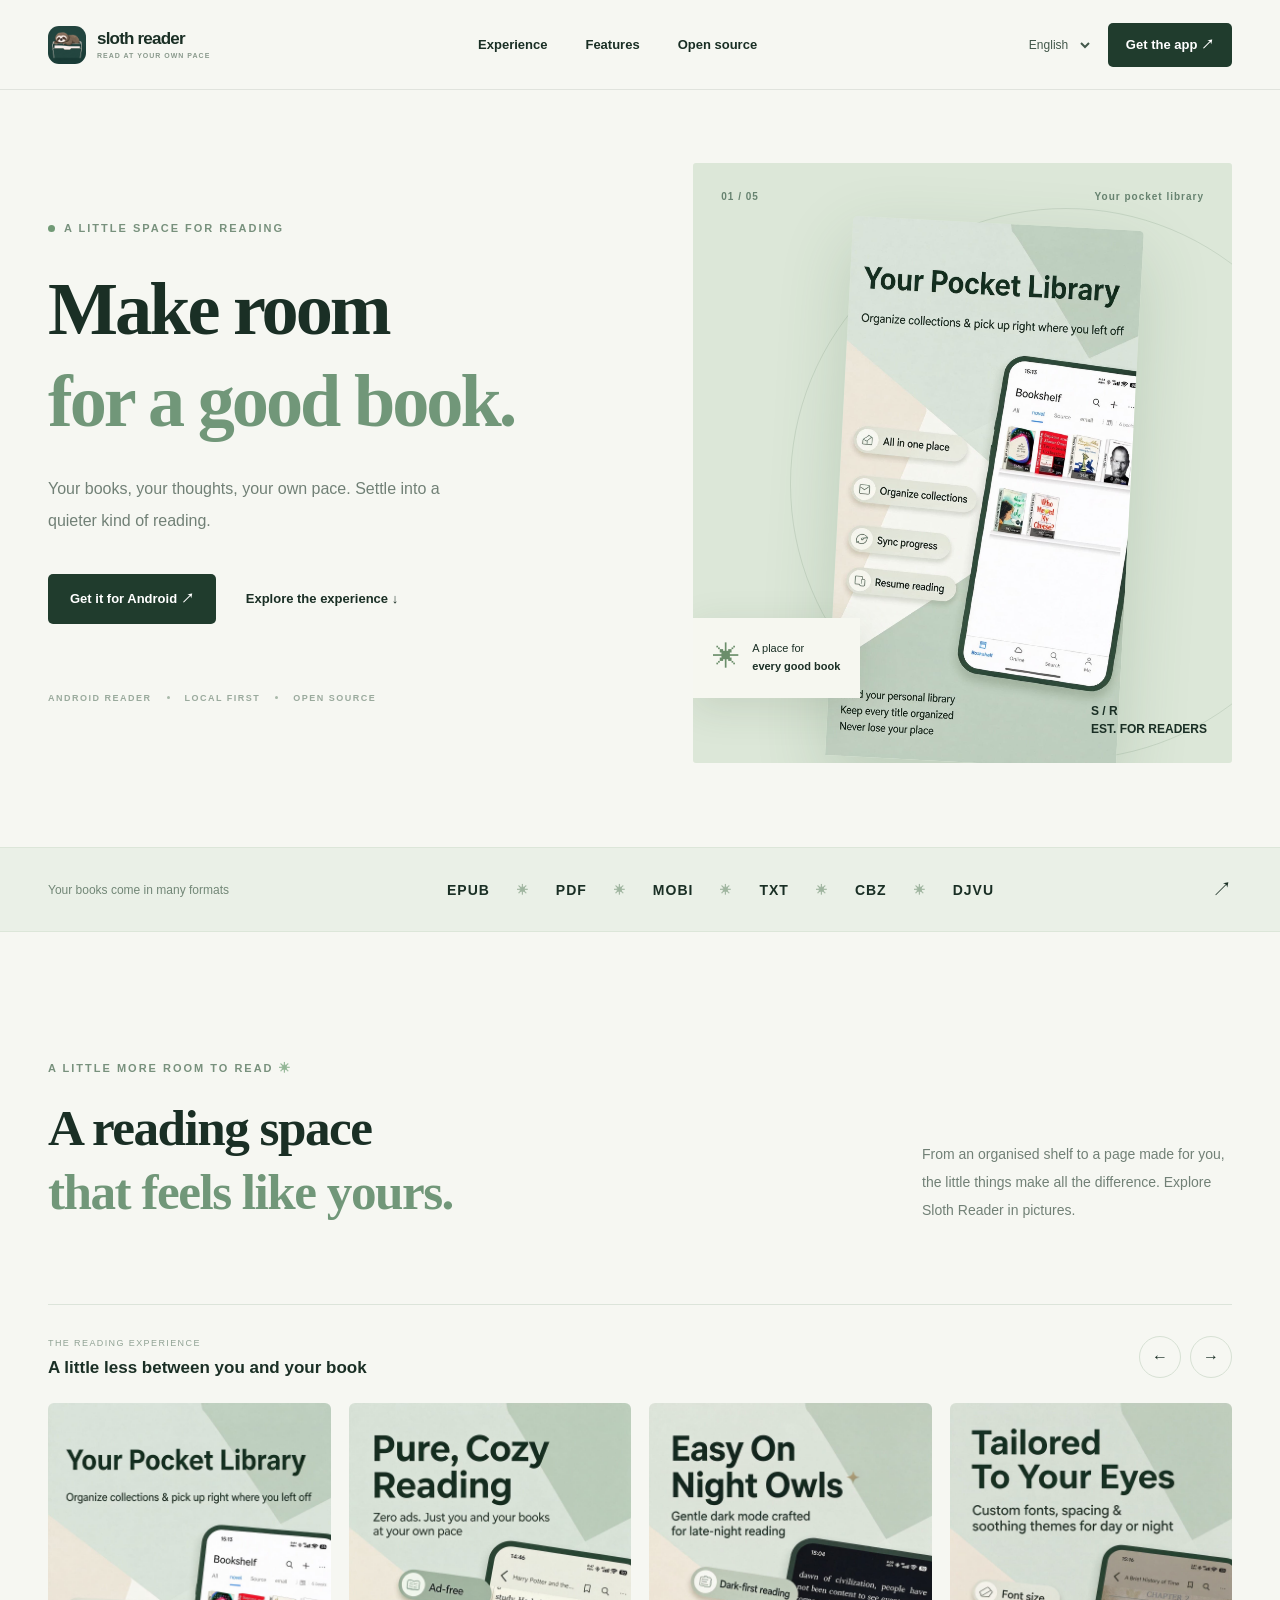
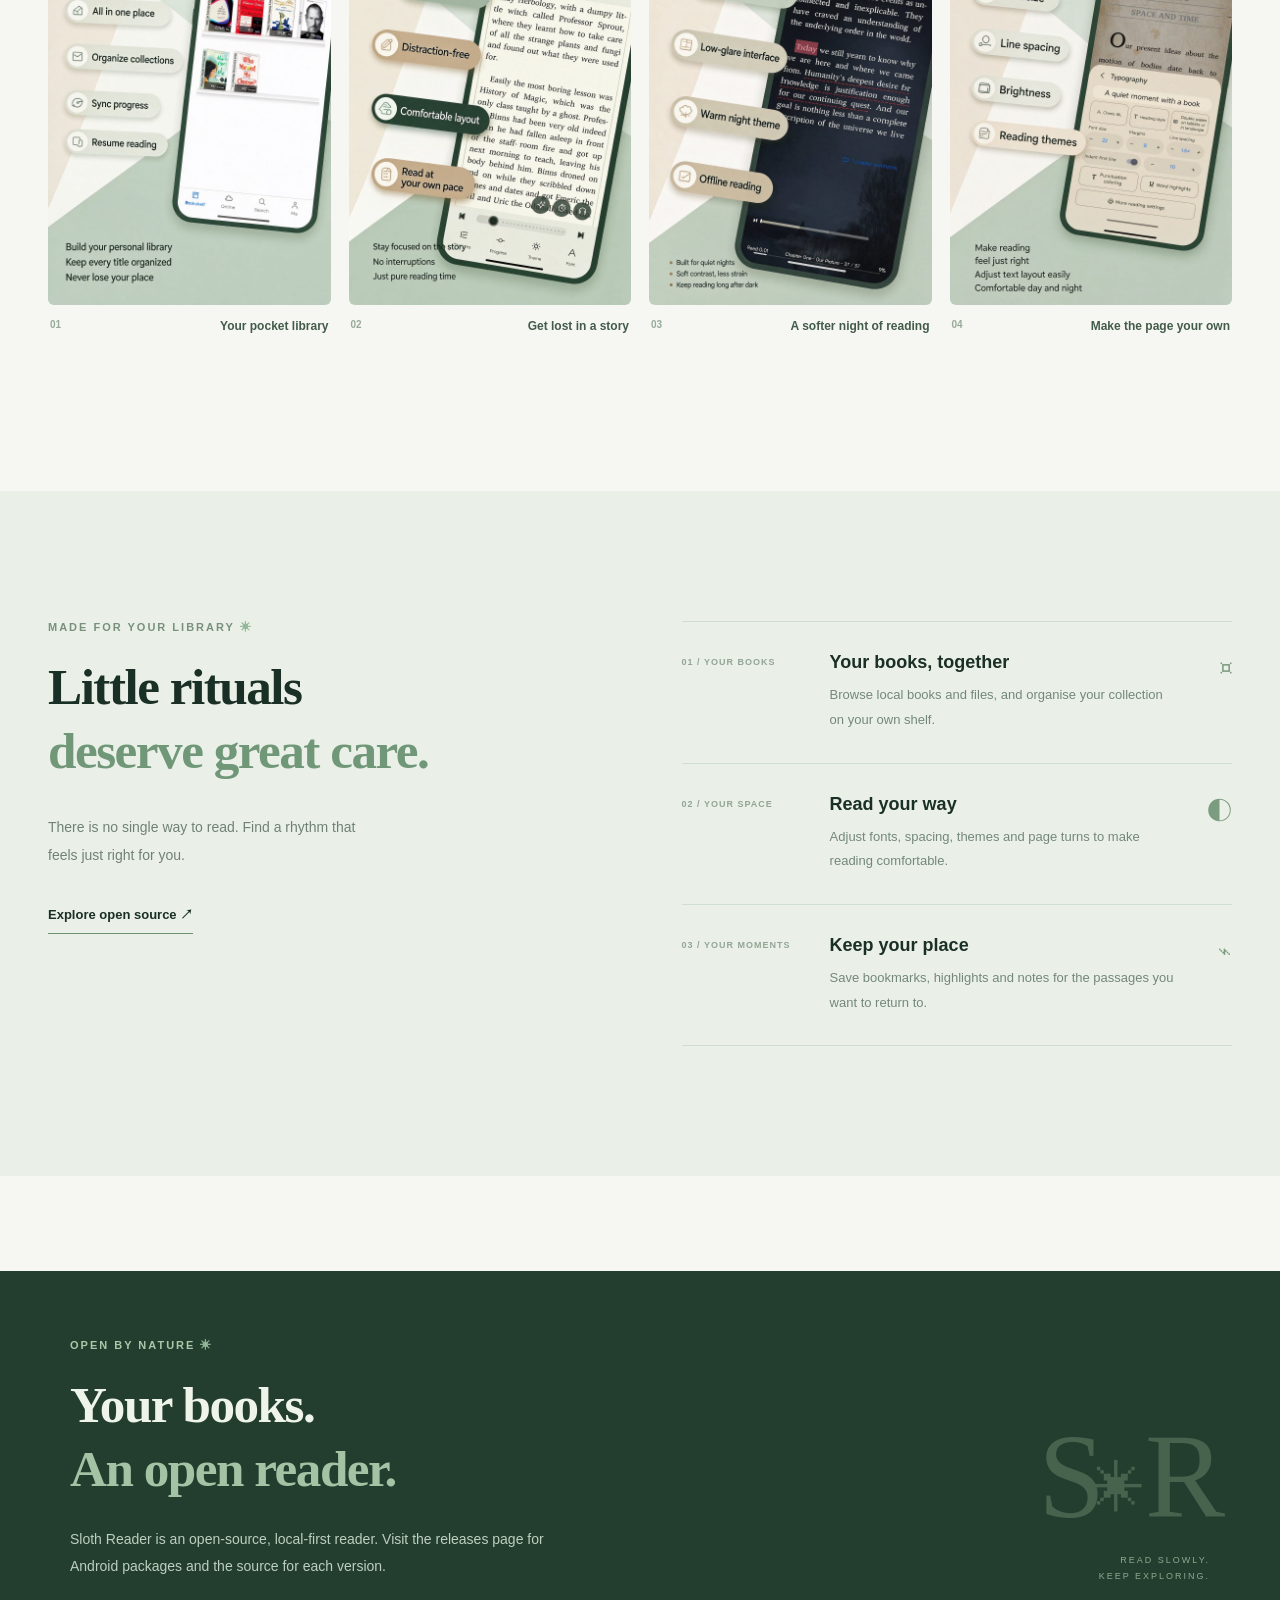
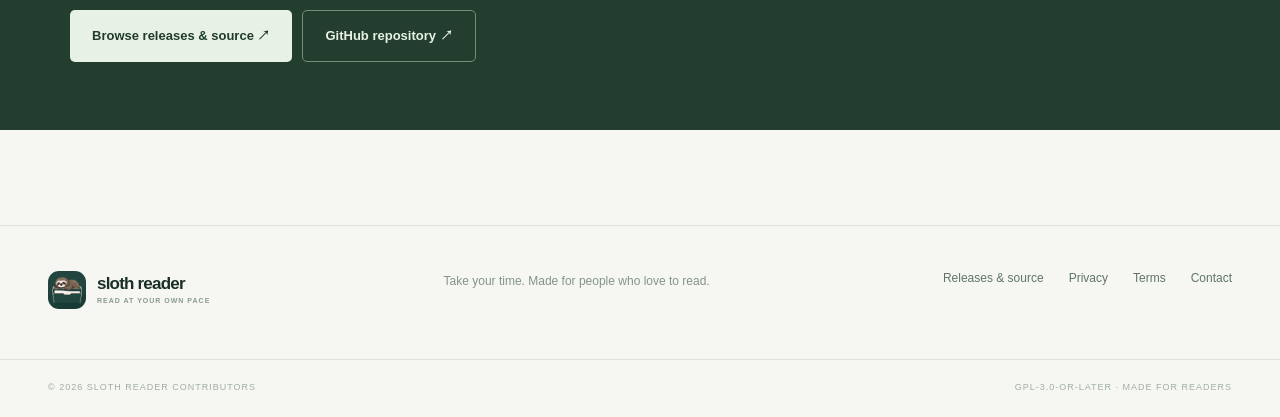
==== index.html @ 0318e538 "Build Sloth Reader website" ====
<!doctype html>
<html lang="zh-CN">
<head>
  <meta charset="utf-8"><meta name="viewport" content="width=device-width, initial-scale=1">
  <title>Sloth Reader — 把阅读，还给自己</title>
  <meta name="description" content="Sloth Reader 是一款专注本地阅读的 Android 阅读器，支持多种格式、个性化排版与阅读记录。">
  <meta name="theme-color" content="#f6f7f2">
  <meta property="og:type" content="website"><meta property="og:title" content="Sloth Reader">
  <meta property="og:description" content="A little more room to read.">
  <meta property="og:url" content="https://liuyueyi.github.io/SlothReader/">
  <meta property="og:image" content="https://liuyueyi.github.io/SlothReader/assets/store-metadata/featureGraphic.jpg">
  <link rel="canonical" href="https://liuyueyi.github.io/SlothReader/">
  <link rel="icon" href="assets/icon.jpg" type="image/jpeg"><link rel="stylesheet" href="assets/home.css">
  <script src="assets/home.js" defer></script>
</head>
<body>
<a class="skip" href="#main" data-i18n="skip">跳至正文</a>
<header class="header"><div class="container nav">
  <a class="brand" href="#top"><img src="assets/icon.jpg" width="38" height="38" alt=""><span>sloth reader<small>READ AT YOUR OWN PACE</small></span></a>
  <nav aria-label="Main navigation"><a href="#experience" data-i18n="navExperience">阅读体验</a><a href="#features" data-i18n="navFeatures">功能</a><a href="#open" data-i18n="navOpen">开源与下载</a></nav>
  <div class="nav-actions"><label class="sr-only" for="language" data-i18n="language">语言</label><select id="language" aria-label="Language"><option value="zh-CN">简体中文</option><option value="zh-TW">繁體中文</option><option value="en">English</option></select><a class="button button-dark nav-download" href="https://github.com/liuyueyi/SlothReader/releases" data-i18n="get">获取应用 ↗</a></div>
</div></header>
<main id="main">
<section class="hero" id="top"><div class="container hero-grid"><div class="hero-copy">
  <div class="eyebrow"><span class="dot"></span><span data-i18n="eyebrow">为你的阅读时光而生</span></div>
  <h1 data-i18n-html="heroTitle">把阅读，<br><em>还给自己。</em></h1>
  <p class="lead" data-i18n="heroBody">一本书，一个安静的角落。让你的书籍、想法和阅读节奏，都留在自己手中。</p>
  <div class="hero-actions"><a class="button button-dark" href="https://github.com/liuyueyi/SlothReader/releases" data-i18n="download">下载 Android 版 <span>↗</span></a><a class="button button-text" href="#experience" data-i18n="explore">探索阅读体验 <span>↓</span></a></div>
  <div class="hero-meta"><span data-i18n="meta1">ANDROID 阅读器</span><i></i><span data-i18n="meta2">本地优先</span><i></i><span data-i18n="meta3">开源项目</span></div>
</div><div class="hero-art"><div class="art-label"><span>01 / 05</span><span data-i18n="artLabel">你的口袋书架</span></div><div class="hero-image"><img data-shot="0" src="assets/screenshots/jt0.jpg" alt="Sloth Reader 书架介绍" data-alt="shot0"></div><div class="art-note"><span class="spark">✳</span><span data-i18n-html="artNote">为每一本好书<br><strong>留一个位置</strong></span></div><div class="art-index">S / R<br>EST. FOR READERS</div></div></div></section>
<div class="format-bar"><div class="container format-inner"><span data-i18n="formats">你的书，不止一种格式</span><div>EPUB <b>✳</b> PDF <b>✳</b> MOBI <b>✳</b> TXT <b>✳</b> CBZ <b>✳</b> DJVU</div><a href="#features" aria-label="Features">↗</a></div></div>
<section class="section experience" id="experience"><div class="container"><div class="section-heading"><div><p class="section-kicker">A LITTLE MORE ROOM TO READ <span>✳</span></p><h2 data-i18n-html="experienceTitle">让每一页，<br><em>更像你的样子。</em></h2></div><p data-i18n="experienceBody">从整理书架到沉浸阅读，简单的事情，就该保持简单。滑动查看 Sloth Reader 的阅读体验。</p></div>
  <div class="gallery-top"><div><span class="gallery-overline">THE READING EXPERIENCE</span><h3 data-i18n="galleryTitle">你和书之间，少一点打扰</h3></div><div class="gallery-controls"><button id="prev" type="button" aria-label="Previous screenshot">←</button><button id="next" type="button" aria-label="Next screenshot">→</button></div></div>
  <div class="gallery" id="gallery" tabindex="0" aria-label="Sloth Reader screenshots"><figure><img data-shot="0" src="assets/screenshots/jt0.jpg" alt="书架" data-alt="shot0" loading="lazy"><figcaption><span>01</span><span data-i18n="cap0">你的口袋书架</span></figcaption></figure><figure><img data-shot="1" src="assets/screenshots/jt1.jpg" alt="阅读体验" data-alt="shot1" loading="lazy"><figcaption><span>02</span><span data-i18n="cap1">沉浸在故事里</span></figcaption></figure><figure><img data-shot="2" src="assets/screenshots/jt2.jpg" alt="阅读设置" data-alt="shot2" loading="lazy"><figcaption><span>03</span><span data-i18n="cap2">夜间也自在</span></figcaption></figure><figure><img data-shot="3" src="assets/screenshots/jt3.jpg" alt="阅读功能" data-alt="shot3" loading="lazy"><figcaption><span>04</span><span data-i18n="cap3">调成喜欢的样子</span></figcaption></figure><figure><img data-shot="4" src="assets/screenshots/jt4.jpg" alt="阅读概览" data-alt="shot4" loading="lazy"><figcaption><span>05</span><span data-i18n="cap4">每一次阅读都有迹可循</span></figcaption></figure></div>
</div></section>
<section class="section features" id="features"><div class="container feature-grid"><div class="feature-intro"><p class="section-kicker">MADE FOR YOUR LIBRARY <span>✳</span></p><h2 data-i18n-html="featuresTitle">小小的习惯，<br><em>值得好好对待。</em></h2><p data-i18n="featuresBody">阅读不必遵循一种方式。用适合自己的节奏，发现书里的世界。</p><a class="inline-link" href="#open" data-i18n="featuresLink">了解开源与下载 <span>↗</span></a></div><div class="feature-list"><article><span class="feature-num">01 / YOUR BOOKS</span><div><h3 data-i18n="f1title">书，都在这里</h3><p data-i18n="f1body">管理本地书籍与文件，用书架和分组整理自己的收藏。</p></div><span class="feature-icon">⌑</span></article><article><span class="feature-num">02 / YOUR SPACE</span><div><h3 data-i18n="f2title">阅读，依你而定</h3><p data-i18n="f2body">调整字体、间距、主题与翻页方式，找到舒适的阅读状态。</p></div><span class="feature-icon">◐</span></article><article><span class="feature-num">03 / YOUR MOMENTS</span><div><h3 data-i18n="f3title">记住喜欢的地方</h3><p data-i18n="f3body">书签、划线和笔记，陪你留住那些值得回看的句子。</p></div><span class="feature-icon">⌁</span></article></div></div></section>
<section class="open-section" id="open"><div class="container open-card"><div><p class="section-kicker">OPEN BY NATURE <span>✳</span></p><h2 data-i18n-html="openTitle">属于你的书。<br><em>开放的阅读器。</em></h2><p data-i18n="openBody">Sloth Reader 是一个本地优先的开源阅读器。前往版本页面，获取 Android 安装包与对应版本的源码。</p><div class="open-actions"><a class="button button-light" href="https://github.com/liuyueyi/SlothReader/releases" data-i18n="release">查看版本与源码 ↗</a><a class="button button-outline" href="https://github.com/liuyueyi/SlothReader" data-i18n="github">GitHub 仓库 ↗</a></div></div><div class="open-mark" aria-hidden="true">S<span>✳</span>R<small>READ SLOWLY.<br>KEEP EXPLORING.</small></div></div></section>
</main><footer><div class="container footer-grid"><a class="brand" href="#top"><img src="assets/icon.jpg" width="38" height="38" alt=""><span>sloth reader<small>READ AT YOUR OWN PACE</small></span></a><p data-i18n="footerNote">慢一点，也很好。<br>为热爱阅读的你而做。</p><div class="footer-links"><a href="https://github.com/liuyueyi/SlothReader/releases" data-i18n="footerReleases">版本与源码</a><a href="SlothReaderPrivacyPolicy.html" data-i18n="privacy">隐私政策</a><a href="terms.html" data-i18n="terms">使用条款</a><a href="mailto:yihuihui@gmail.com" data-i18n="contact">联系我们</a></div></div><div class="container footer-bottom"><span>© 2026 SLOTH READER CONTRIBUTORS</span><span>GPL-3.0-OR-LATER · MADE FOR READERS</span></div></footer>
</body></html>
---- assets/home.css ----
:root{--ink:#1a2f25;--muted:#697c70;--paper:#f6f7f2;--line:#dce4da;--accent:#325b42;--pale:#e2eade;--serif:Georgia,"Noto Serif SC","Songti SC",serif;--sans:Inter,-apple-system,BlinkMacSystemFont,"Segoe UI","Microsoft YaHei",sans-serif}*{box-sizing:border-box}html{scroll-behavior:smooth}body{margin:0;background:var(--paper);color:var(--ink);font-family:var(--sans);-webkit-font-smoothing:antialiased}a{color:inherit;text-decoration:none}button,select{font:inherit}.container{max-width:1320px;padding:0 48px;margin:auto}.skip{position:absolute;left:12px;top:-50px;background:white;padding:10px;z-index:20}.skip:focus{top:10px}.sr-only{position:absolute;width:1px;height:1px;overflow:hidden;clip:rect(0,0,0,0)}.header{height:90px;border-bottom:1px solid rgba(30,64,43,.1);background:rgba(246,247,242,.94);position:sticky;top:0;z-index:10;backdrop-filter:blur(14px)}.nav{height:100%;display:flex;align-items:center;justify-content:space-between;gap:25px}.brand{display:inline-flex;align-items:center;gap:11px;flex-shrink:0}.brand img{border-radius:11px;object-fit:cover}.brand>span{font-size:17px;letter-spacing:-.8px;font-weight:750;line-height:1}.brand small{display:block;font-size:7px;letter-spacing:1px;color:#8a9a8d;margin-top:5px}.nav nav{display:flex;gap:38px;font-size:13px;font-weight:600}.nav nav a:hover,.footer-links a:hover{color:#6c9976}.nav-actions{display:flex;align-items:center;gap:15px}select{appearance:auto;background:transparent;border:0;color:#43584b;font-size:12px;cursor:pointer;max-width:110px}.button{display:inline-flex;align-items:center;justify-content:center;gap:22px;border-radius:5px;padding:16px 22px;font-size:13px;font-weight:650;transition:transform .2s,background .2s}.button:hover{transform:translateY(-2px)}.button-dark{background:#203c2d;color:white}.button-dark:hover{background:#345f44}.nav-download{padding:13px 18px}.hero{padding:60px 0 72px}.hero-grid{display:grid;grid-template-columns:1fr 1fr;align-items:center;gap:9%;min-height:625px}.hero-copy{padding:38px 0}.eyebrow,.section-kicker{font-size:11px;font-weight:700;letter-spacing:2px;text-transform:uppercase;color:#78917d}.eyebrow{display:flex;align-items:center;gap:9px}.dot{width:7px;height:7px;background:#719a76;border-radius:50%}h1,h2,h3,p{margin:0}h1{font-family:var(--serif);font-size:clamp(52px,5.8vw,83px);line-height:1.23;letter-spacing:-3px;margin:30px 0 26px;font-weight:600}h1 em,h2 em{font-style:normal;color:#719779}.lead{max-width:440px;font-size:16px;line-height:2;color:#718076}.hero-actions{display:flex;align-items:center;gap:18px;margin-top:37px}.button-text{padding-left:12px}.hero-meta{display:flex;align-items:center;gap:15px;margin-top:69px;font-size:9px;letter-spacing:1.5px;font-weight:700;color:#9aaa9d}.hero-meta i{width:3px;height:3px;background:#a9b9aa;border-radius:50%}.hero-art{height:600px;background:#dce7d8;position:relative;overflow:hidden;border-radius:3px}.hero-art:before{content:"";position:absolute;width:550px;height:550px;border:1px solid rgba(45,80,55,.12);border-radius:50%;top:45px;left:18%}.hero-image{position:absolute;inset:10% 19% 0 27%;overflow:hidden;box-shadow:0 25px 70px #355d3930;transform:rotate(3deg);border-radius:5px 5px 0 0}.hero-image img{width:100%;height:100%;object-fit:cover;object-position:top}.art-label{position:absolute;left:28px;top:28px;right:28px;display:flex;justify-content:space-between;font-size:10px;font-weight:700;letter-spacing:1px;color:#678370}.art-note{position:absolute;bottom:65px;left:0;padding:18px 20px;background:#f6f7f0;display:flex;align-items:center;gap:12px;font-size:11px;line-height:1.6;box-shadow:0 10px 40px #304a2820}.spark{font-size:27px;color:#6b8e6b}.art-index{position:absolute;bottom:25px;right:25px;font-size:12px;font-weight:700;line-height:1.5}.art-index small{font-size:7px;letter-spacing:1px;color:#819885;display:block}.format-bar{background:#eaf0e7;border-top:1px solid #dce6d9;border-bottom:1px solid #dce6d9}.format-inner{min-height:83px;display:flex;align-items:center;justify-content:space-between;gap:28px}.format-inner>span{font-size:12px;color:#728777}.format-inner div{display:flex;align-items:center;gap:27px;font-size:14px;letter-spacing:1px;font-weight:700}.format-inner b{font-size:11px;color:#9fb59f}.format-inner a{font-size:20px}.section{padding:130px 0}.section-heading{display:flex;justify-content:space-between;align-items:end;gap:40px;margin-bottom:80px}.section-kicker span{color:#93b696}.section-heading h2,.feature-intro h2,.open-card h2{font:600 clamp(38px,4vw,57px)/1.25 var(--serif);letter-spacing:-1.5px;margin-top:22px}.section-heading>p,.feature-intro>p:not(.section-kicker){max-width:310px;font-size:14px;line-height:2;color:#718076}.gallery-top{border-top:1px solid var(--line);padding:27px 0 25px;display:flex;align-items:end;justify-content:space-between}.gallery-overline{font-size:9px;color:#91a395;letter-spacing:1.4px}.gallery-top h3{font-size:17px;margin-top:8px}.gallery-controls{display:flex;gap:9px}.gallery-controls button{width:42px;height:42px;border:1px solid #d7e1d4;border-radius:50%;background:transparent;color:var(--ink);cursor:pointer}.gallery-controls button:hover{background:#e3ebe0}.gallery{display:flex;gap:18px;overflow:auto;scroll-snap-type:x mandatory;scrollbar-width:thin;scrollbar-color:#c3d1c2 transparent;padding-bottom:14px}.gallery figure{flex:0 0 calc((100% - 54px)/4);min-width:210px;margin:0;scroll-snap-align:start}.gallery img{width:100%;display:block;border-radius:6px}.gallery figcaption{display:flex;justify-content:space-between;padding:14px 2px;color:#435b4a;font-size:12px;font-weight:600}.gallery figcaption span:first-child{font-size:10px;color:#98aa9a}.features{background:#eaf0e7}.feature-grid{display:grid;grid-template-columns:.85fr 1fr;gap:14%}.feature-intro>p:not(.section-kicker){margin-top:30px}.inline-link{display:inline-block;font-size:13px;font-weight:700;border-bottom:1px solid #6d9271;padding-bottom:9px;margin-top:37px}.feature-list article{display:grid;grid-template-columns:130px 1fr 35px;gap:18px;border-top:1px solid #cfdece;padding:30px 0;align-items:start}.feature-list article:last-child{border-bottom:1px solid #cfdece}.feature-num{font-size:9px;font-weight:700;letter-spacing:1px;color:#93a596;padding-top:5px}.feature-list h3{font-size:18px}.feature-list p{color:#74877a;font-size:13px;line-height:1.9;margin-top:10px}.feature-icon{font-size:25px;text-align:right;color:#7c9c80}.open-section{padding:95px 0}.open-card{background:#233e2f;color:#eef4e9;min-height:390px;padding:68px 70px;display:flex;justify-content:space-between;gap:35px;overflow:hidden}.open-card .section-kicker{color:#aac8a9}.open-card h2 em{color:#a4c3a4}.open-card p:not(.section-kicker){max-width:510px;margin-top:25px;color:#bdcfc0;line-height:1.9;font-size:14px}.open-actions{display:flex;flex-wrap:wrap;gap:10px;margin-top:30px}.button-light{background:#e8f1e5;color:#203c2d}.button-outline{border:1px solid #729078;color:#e7f0e5}.open-mark{font:120px/1 var(--serif);letter-spacing:-15px;color:#47624d;align-self:center;white-space:nowrap}.open-mark span{font-size:55px;vertical-align:middle;letter-spacing:0}.open-mark small{display:block;font:9px/1.8 var(--sans);letter-spacing:2px;text-align:right;color:#90a891;margin-top:15px}footer{border-top:1px solid var(--line);padding:45px 0 25px}.footer-grid{display:flex;justify-content:space-between;gap:35px;align-items:start}.footer-grid>p{font-size:12px;color:#849489;line-height:1.8}.footer-links{display:flex;gap:25px;font-size:12px;color:#607568}.footer-bottom{display:flex;justify-content:space-between;border-top:1px solid var(--line);margin-top:50px;padding-top:22px;color:#a0afa2;font-size:9px;letter-spacing:1px}a:focus-visible,button:focus-visible,select:focus-visible,.gallery:focus-visible{outline:3px solid #72a57a;outline-offset:4px}@media(max-width:900px){.container{padding:0 28px}.nav nav{display:none}.hero-grid{gap:5%}.hero-art{height:520px}.format-inner div{gap:12px;font-size:12px}.feature-grid{gap:7%}.feature-list article{grid-template-columns:1fr 30px}.feature-num{grid-column:1/-1}.open-mark{font-size:90px}}@media(max-width:650px){.container{padding:0 20px}.header{height:74px}.nav-download{display:none}.hero{padding:20px 0 45px}.hero-grid{display:flex;flex-direction:column;gap:0;align-items:stretch}.hero-copy{padding:43px 0}.hero-copy h1{font-size:52px}.hero-meta{margin-top:36px}.hero-art{height:470px}.hero-image{inset:10% 21% 0 29%}.format-inner{min-height:90px;flex-wrap:wrap;gap:10px;padding-top:18px;padding-bottom:18px}.format-inner>span{width:100%}.format-inner div{gap:9px;font-size:10px}.format-inner a{margin-left:auto}.section{padding:76px 0}.section-heading{display:block;margin-bottom:45px}.section-heading>p{margin-top:20px}.gallery figure{flex-basis:72%;min-width:0}.feature-grid{display:block}.feature-list{margin-top:55px}.open-section{padding:50px 0}.open-card{padding:40px 28px;display:block}.open-mark{font-size:85px;margin-top:40px;text-align:right}.footer-grid{display:block}.footer-grid>p{margin-top:24px}.footer-links{flex-wrap:wrap;gap:16px;margin-top:25px}.footer-bottom{gap:15px;line-height:1.6;flex-wrap:wrap}.hero-actions{flex-wrap:wrap;gap:5px}.hero-actions .button{padding:15px}}
@media(prefers-reduced-motion:reduce){html{scroll-behavior:auto}*{transition:none!important}}
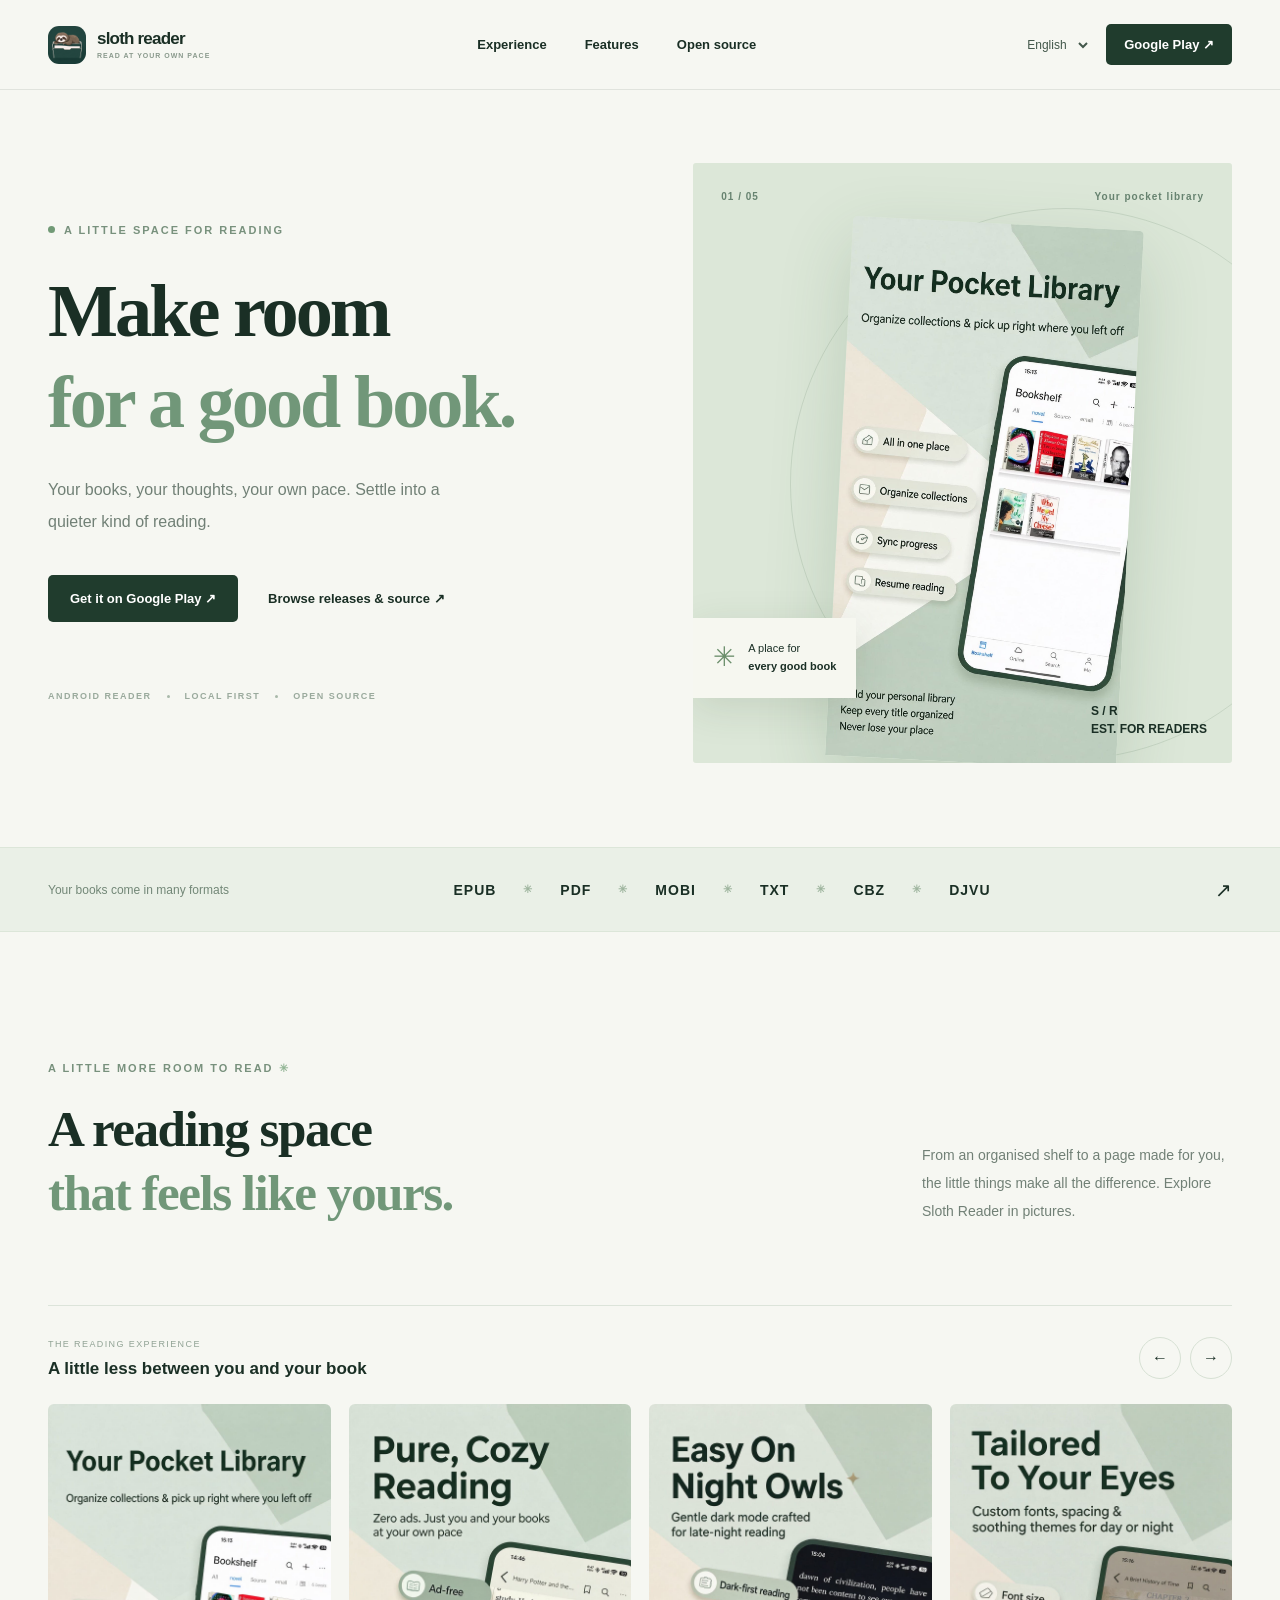
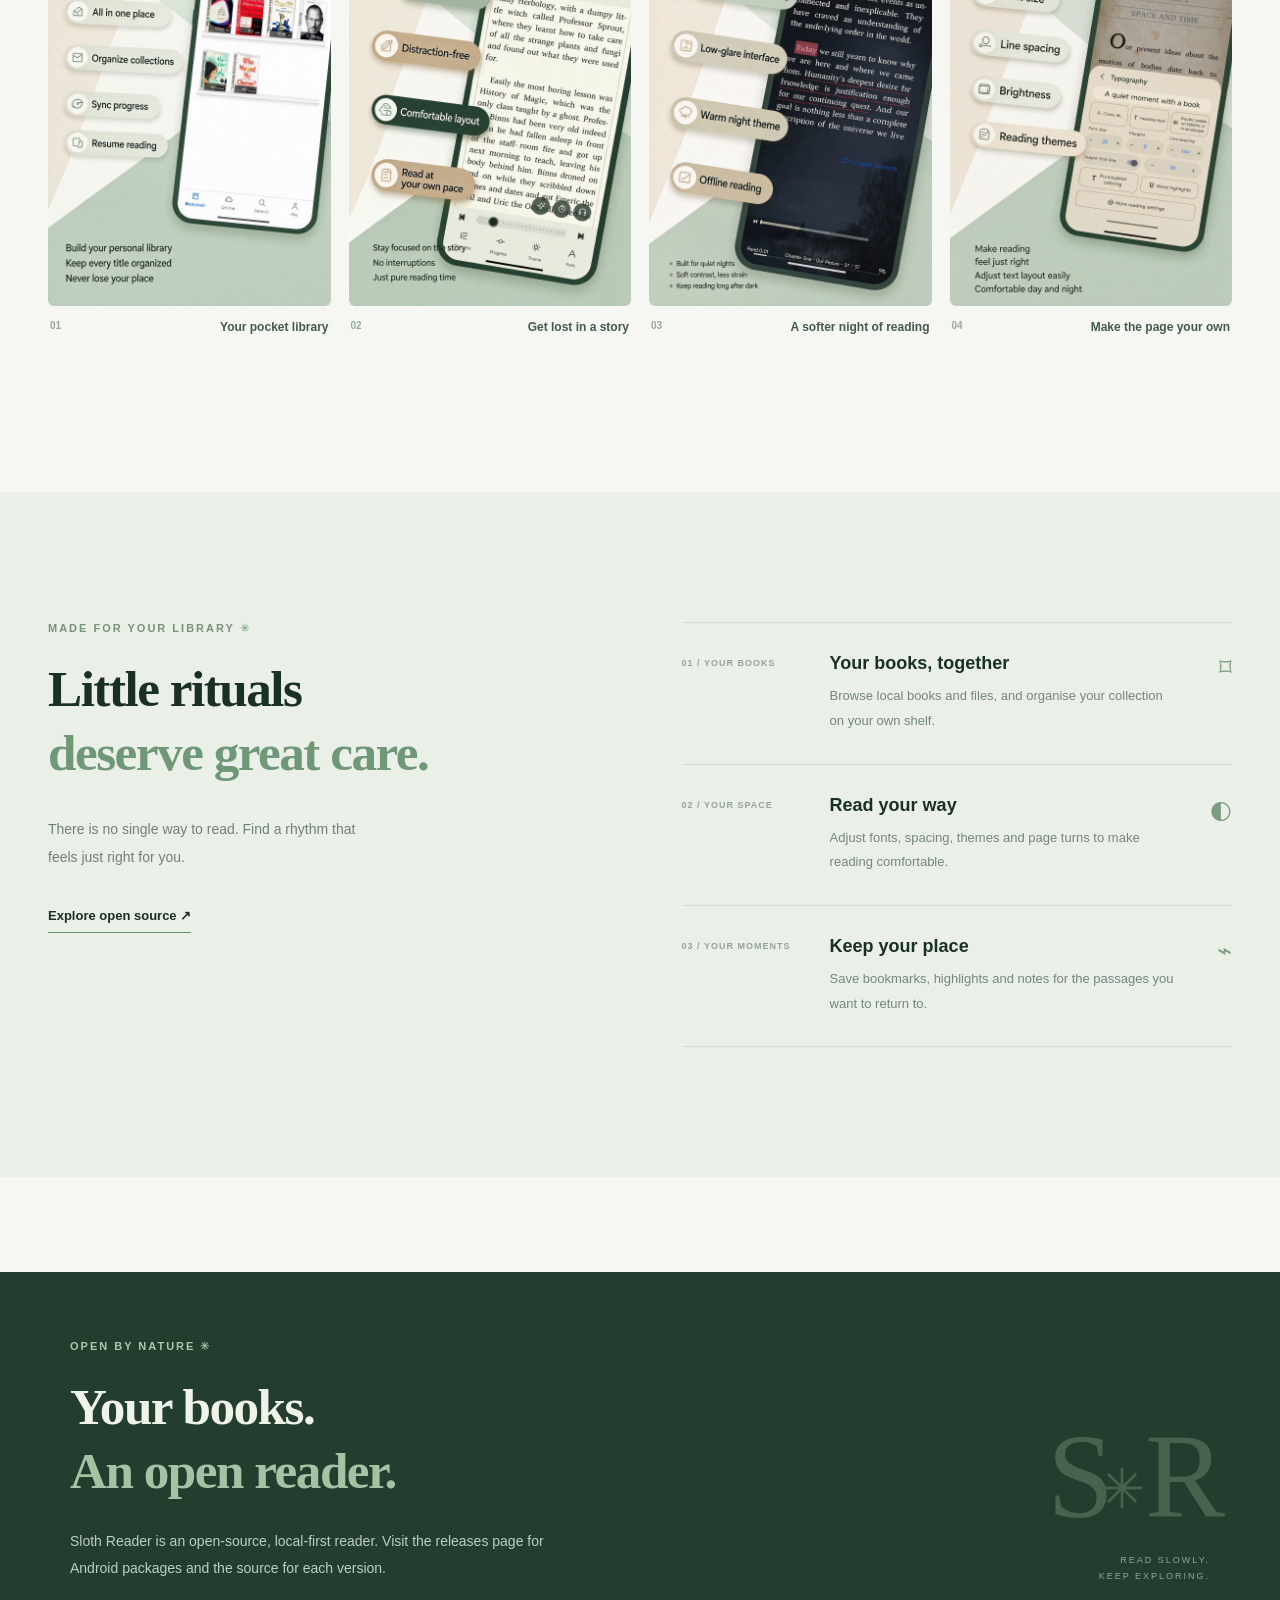
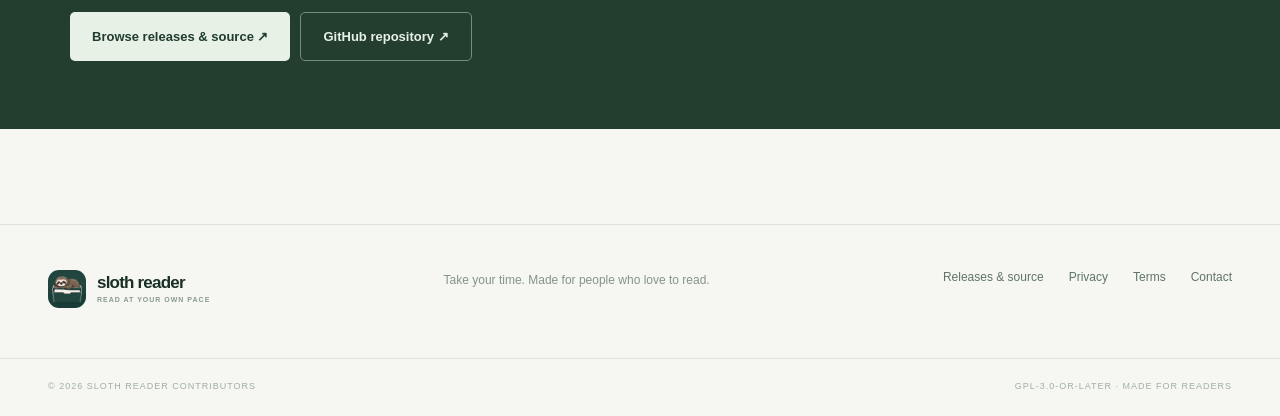
==== commit 4f6f84c1: "feat: update" ====
--- a/index.html
+++ b/index.html
@@ -1,9 +1,9 @@
 <!doctype html>
-<html lang="zh-CN">
+<html lang="en">
 <head>
   <meta charset="utf-8"><meta name="viewport" content="width=device-width, initial-scale=1">
-  <title>Sloth Reader — 把阅读，还给自己</title>
-  <meta name="description" content="Sloth Reader 是一款专注本地阅读的 Android 阅读器，支持多种格式、个性化排版与阅读记录。">
+  <title>Sloth Reader — Make room for a good book</title>
+  <meta name="description" content="Sloth Reader is a local-first Android reader for your books, documents and comics.">
   <meta name="theme-color" content="#f6f7f2">
   <meta property="og:type" content="website"><meta property="og:title" content="Sloth Reader">
   <meta property="og:description" content="A little more room to read.">
@@ -14,26 +14,26 @@
   <script src="assets/home.js" defer></script>
 </head>
 <body>
-<a class="skip" href="#main" data-i18n="skip">跳至正文</a>
+<a class="skip" href="#main" data-i18n="skip">Skip to content</a>
 <header class="header"><div class="container nav">
   <a class="brand" href="#top"><img src="assets/icon.jpg" width="38" height="38" alt=""><span>sloth reader<small>READ AT YOUR OWN PACE</small></span></a>
-  <nav aria-label="Main navigation"><a href="#experience" data-i18n="navExperience">阅读体验</a><a href="#features" data-i18n="navFeatures">功能</a><a href="#open" data-i18n="navOpen">开源与下载</a></nav>
-  <div class="nav-actions"><label class="sr-only" for="language" data-i18n="language">语言</label><select id="language" aria-label="Language"><option value="zh-CN">简体中文</option><option value="zh-TW">繁體中文</option><option value="en">English</option></select><a class="button button-dark nav-download" href="https://github.com/liuyueyi/SlothReader/releases" data-i18n="get">获取应用 ↗</a></div>
+  <nav aria-label="Main navigation"><a href="#experience" data-i18n="navExperience">Experience</a><a href="#features" data-i18n="navFeatures">Features</a><a href="#open" data-i18n="navOpen">Open source</a></nav>
+  <div class="nav-actions"><label class="sr-only" for="language" data-i18n="language">Language</label><select id="language" aria-label="Language"><option value="en" selected>English</option><option value="zh-CN">简体中文</option><option value="zh-TW">繁體中文</option></select><a class="button button-dark nav-download" href="https://play.google.com/store/apps/details?id=io.hui.slothreader" data-i18n="get">Google Play ↗</a></div>
 </div></header>
 <main id="main">
 <section class="hero" id="top"><div class="container hero-grid"><div class="hero-copy">
-  <div class="eyebrow"><span class="dot"></span><span data-i18n="eyebrow">为你的阅读时光而生</span></div>
-  <h1 data-i18n-html="heroTitle">把阅读，<br><em>还给自己。</em></h1>
-  <p class="lead" data-i18n="heroBody">一本书，一个安静的角落。让你的书籍、想法和阅读节奏，都留在自己手中。</p>
-  <div class="hero-actions"><a class="button button-dark" href="https://github.com/liuyueyi/SlothReader/releases" data-i18n="download">下载 Android 版 <span>↗</span></a><a class="button button-text" href="#experience" data-i18n="explore">探索阅读体验 <span>↓</span></a></div>
-  <div class="hero-meta"><span data-i18n="meta1">ANDROID 阅读器</span><i></i><span data-i18n="meta2">本地优先</span><i></i><span data-i18n="meta3">开源项目</span></div>
-</div><div class="hero-art"><div class="art-label"><span>01 / 05</span><span data-i18n="artLabel">你的口袋书架</span></div><div class="hero-image"><img data-shot="0" src="assets/screenshots/jt0.jpg" alt="Sloth Reader 书架介绍" data-alt="shot0"></div><div class="art-note"><span class="spark">✳</span><span data-i18n-html="artNote">为每一本好书<br><strong>留一个位置</strong></span></div><div class="art-index">S / R<br>EST. FOR READERS</div></div></div></section>
-<div class="format-bar"><div class="container format-inner"><span data-i18n="formats">你的书，不止一种格式</span><div>EPUB <b>✳</b> PDF <b>✳</b> MOBI <b>✳</b> TXT <b>✳</b> CBZ <b>✳</b> DJVU</div><a href="#features" aria-label="Features">↗</a></div></div>
-<section class="section experience" id="experience"><div class="container"><div class="section-heading"><div><p class="section-kicker">A LITTLE MORE ROOM TO READ <span>✳</span></p><h2 data-i18n-html="experienceTitle">让每一页，<br><em>更像你的样子。</em></h2></div><p data-i18n="experienceBody">从整理书架到沉浸阅读，简单的事情，就该保持简单。滑动查看 Sloth Reader 的阅读体验。</p></div>
-  <div class="gallery-top"><div><span class="gallery-overline">THE READING EXPERIENCE</span><h3 data-i18n="galleryTitle">你和书之间，少一点打扰</h3></div><div class="gallery-controls"><button id="prev" type="button" aria-label="Previous screenshot">←</button><button id="next" type="button" aria-label="Next screenshot">→</button></div></div>
-  <div class="gallery" id="gallery" tabindex="0" aria-label="Sloth Reader screenshots"><figure><img data-shot="0" src="assets/screenshots/jt0.jpg" alt="书架" data-alt="shot0" loading="lazy"><figcaption><span>01</span><span data-i18n="cap0">你的口袋书架</span></figcaption></figure><figure><img data-shot="1" src="assets/screenshots/jt1.jpg" alt="阅读体验" data-alt="shot1" loading="lazy"><figcaption><span>02</span><span data-i18n="cap1">沉浸在故事里</span></figcaption></figure><figure><img data-shot="2" src="assets/screenshots/jt2.jpg" alt="阅读设置" data-alt="shot2" loading="lazy"><figcaption><span>03</span><span data-i18n="cap2">夜间也自在</span></figcaption></figure><figure><img data-shot="3" src="assets/screenshots/jt3.jpg" alt="阅读功能" data-alt="shot3" loading="lazy"><figcaption><span>04</span><span data-i18n="cap3">调成喜欢的样子</span></figcaption></figure><figure><img data-shot="4" src="assets/screenshots/jt4.jpg" alt="阅读概览" data-alt="shot4" loading="lazy"><figcaption><span>05</span><span data-i18n="cap4">每一次阅读都有迹可循</span></figcaption></figure></div>
+  <div class="eyebrow"><span class="dot"></span><span data-i18n="eyebrow">A LITTLE SPACE FOR READING</span></div>
+  <h1 data-i18n-html="heroTitle">Make room<br><em>for a good book.</em></h1>
+  <p class="lead" data-i18n="heroBody">Your books, your thoughts, your own pace. Settle into a quieter kind of reading.</p>
+  <div class="hero-actions"><a class="button button-dark" href="https://play.google.com/store/apps/details?id=io.hui.slothreader" data-i18n="download">Get it on Google Play ↗</a><a class="button button-text" href="https://github.com/liuyueyi/SlothReader/releases" data-i18n="release">Browse releases &amp; source ↗</a></div>
+  <div class="hero-meta"><span data-i18n="meta1">ANDROID READER</span><i></i><span data-i18n="meta2">LOCAL FIRST</span><i></i><span data-i18n="meta3">OPEN SOURCE</span></div>
+</div><div class="hero-art"><div class="art-label"><span>01 / 05</span><span data-i18n="artLabel">Your pocket library</span></div><div class="hero-image"><img data-shot="0" src="assets/screenshots/en0.jpg" alt="Sloth Reader bookshelf overview" data-alt="shot0"></div><div class="art-note"><span class="spark">✳</span><span data-i18n-html="artNote">A place for<br><strong>every good book</strong></span></div><div class="art-index">S / R<br>EST. FOR READERS</div></div></div></section>
+<div class="format-bar"><div class="container format-inner"><span data-i18n="formats">Your books come in many formats</span><div>EPUB <b>✳</b> PDF <b>✳</b> MOBI <b>✳</b> TXT <b>✳</b> CBZ <b>✳</b> DJVU</div><a href="#features" aria-label="Features">↗</a></div></div>
+<section class="section experience" id="experience"><div class="container"><div class="section-heading"><div><p class="section-kicker">A LITTLE MORE ROOM TO READ <span>✳</span></p><h2 data-i18n-html="experienceTitle">A reading space<br><em>that feels like yours.</em></h2></div><p data-i18n="experienceBody">From an organised shelf to a page made for you, the little things make all the difference. Explore Sloth Reader in pictures.</p></div>
+  <div class="gallery-top"><div><span class="gallery-overline">THE READING EXPERIENCE</span><h3 data-i18n="galleryTitle">A little less between you and your book</h3></div><div class="gallery-controls"><button id="prev" type="button" aria-label="Previous screenshot">←</button><button id="next" type="button" aria-label="Next screenshot">→</button></div></div>
+  <div class="gallery" id="gallery" tabindex="0" aria-label="Sloth Reader screenshots"><figure><img data-shot="0" src="assets/screenshots/en0.jpg" alt="Sloth Reader bookshelf overview" data-alt="shot0" loading="lazy"><figcaption><span>01</span><span data-i18n="cap0">Your pocket library</span></figcaption></figure><figure><img data-shot="1" src="assets/screenshots/en1.jpg" alt="Sloth Reader reading experience" data-alt="shot1" loading="lazy"><figcaption><span>02</span><span data-i18n="cap1">Get lost in a story</span></figcaption></figure><figure><img data-shot="2" src="assets/screenshots/en2.jpg" alt="Sloth Reader feature overview" data-alt="shot2" loading="lazy"><figcaption><span>03</span><span data-i18n="cap2">A softer night of reading</span></figcaption></figure><figure><img data-shot="3" src="assets/screenshots/en3.jpg" alt="Sloth Reader feature overview" data-alt="shot3" loading="lazy"><figcaption><span>04</span><span data-i18n="cap3">Make the page your own</span></figcaption></figure><figure><img data-shot="4" src="assets/screenshots/en4.jpg" alt="Sloth Reader feature overview" data-alt="shot4" loading="lazy"><figcaption><span>05</span><span data-i18n="cap4">Your reading, remembered</span></figcaption></figure></div>
 </div></section>
-<section class="section features" id="features"><div class="container feature-grid"><div class="feature-intro"><p class="section-kicker">MADE FOR YOUR LIBRARY <span>✳</span></p><h2 data-i18n-html="featuresTitle">小小的习惯，<br><em>值得好好对待。</em></h2><p data-i18n="featuresBody">阅读不必遵循一种方式。用适合自己的节奏，发现书里的世界。</p><a class="inline-link" href="#open" data-i18n="featuresLink">了解开源与下载 <span>↗</span></a></div><div class="feature-list"><article><span class="feature-num">01 / YOUR BOOKS</span><div><h3 data-i18n="f1title">书，都在这里</h3><p data-i18n="f1body">管理本地书籍与文件，用书架和分组整理自己的收藏。</p></div><span class="feature-icon">⌑</span></article><article><span class="feature-num">02 / YOUR SPACE</span><div><h3 data-i18n="f2title">阅读，依你而定</h3><p data-i18n="f2body">调整字体、间距、主题与翻页方式，找到舒适的阅读状态。</p></div><span class="feature-icon">◐</span></article><article><span class="feature-num">03 / YOUR MOMENTS</span><div><h3 data-i18n="f3title">记住喜欢的地方</h3><p data-i18n="f3body">书签、划线和笔记，陪你留住那些值得回看的句子。</p></div><span class="feature-icon">⌁</span></article></div></div></section>
-<section class="open-section" id="open"><div class="container open-card"><div><p class="section-kicker">OPEN BY NATURE <span>✳</span></p><h2 data-i18n-html="openTitle">属于你的书。<br><em>开放的阅读器。</em></h2><p data-i18n="openBody">Sloth Reader 是一个本地优先的开源阅读器。前往版本页面，获取 Android 安装包与对应版本的源码。</p><div class="open-actions"><a class="button button-light" href="https://github.com/liuyueyi/SlothReader/releases" data-i18n="release">查看版本与源码 ↗</a><a class="button button-outline" href="https://github.com/liuyueyi/SlothReader" data-i18n="github">GitHub 仓库 ↗</a></div></div><div class="open-mark" aria-hidden="true">S<span>✳</span>R<small>READ SLOWLY.<br>KEEP EXPLORING.</small></div></div></section>
-</main><footer><div class="container footer-grid"><a class="brand" href="#top"><img src="assets/icon.jpg" width="38" height="38" alt=""><span>sloth reader<small>READ AT YOUR OWN PACE</small></span></a><p data-i18n="footerNote">慢一点，也很好。<br>为热爱阅读的你而做。</p><div class="footer-links"><a href="https://github.com/liuyueyi/SlothReader/releases" data-i18n="footerReleases">版本与源码</a><a href="SlothReaderPrivacyPolicy.html" data-i18n="privacy">隐私政策</a><a href="terms.html" data-i18n="terms">使用条款</a><a href="mailto:yihuihui@gmail.com" data-i18n="contact">联系我们</a></div></div><div class="container footer-bottom"><span>© 2026 SLOTH READER CONTRIBUTORS</span><span>GPL-3.0-OR-LATER · MADE FOR READERS</span></div></footer>
+<section class="section features" id="features"><div class="container feature-grid"><div class="feature-intro"><p class="section-kicker">MADE FOR YOUR LIBRARY <span>✳</span></p><h2 data-i18n-html="featuresTitle">Little rituals<br><em>deserve great care.</em></h2><p data-i18n="featuresBody">There is no single way to read. Find a rhythm that feels just right for you.</p><a class="inline-link" href="#open" data-i18n="featuresLink">Explore open source ↗</a></div><div class="feature-list"><article><span class="feature-num">01 / YOUR BOOKS</span><div><h3 data-i18n="f1title">Your books, together</h3><p data-i18n="f1body">Browse local books and files, and organise your collection on your own shelf.</p></div><span class="feature-icon">⌑</span></article><article><span class="feature-num">02 / YOUR SPACE</span><div><h3 data-i18n="f2title">Read your way</h3><p data-i18n="f2body">Adjust fonts, spacing, themes and page turns to make reading comfortable.</p></div><span class="feature-icon">◐</span></article><article><span class="feature-num">03 / YOUR MOMENTS</span><div><h3 data-i18n="f3title">Keep your place</h3><p data-i18n="f3body">Save bookmarks, highlights and notes for the passages you want to return to.</p></div><span class="feature-icon">⌁</span></article></div></div></section>
+<section class="open-section" id="open"><div class="container open-card"><div><p class="section-kicker">OPEN BY NATURE <span>✳</span></p><h2 data-i18n-html="openTitle">Your books.<br><em>An open reader.</em></h2><p data-i18n="openBody">Sloth Reader is an open-source, local-first reader. Visit the releases page for Android packages and the source for each version.</p><div class="open-actions"><a class="button button-light" href="https://github.com/liuyueyi/SlothReader/releases" data-i18n="release">Browse releases & source ↗</a><a class="button button-outline" href="https://github.com/liuyueyi/SlothReader" data-i18n="github">GitHub repository ↗</a></div></div><div class="open-mark" aria-hidden="true">S<span>✳</span>R<small>READ SLOWLY.<br>KEEP EXPLORING.</small></div></div></section>
+</main><footer><div class="container footer-grid"><a class="brand" href="#top"><img src="assets/icon.jpg" width="38" height="38" alt=""><span>sloth reader<small>READ AT YOUR OWN PACE</small></span></a><p data-i18n="footerNote">Take your time.<br>Made for people who love to read.</p><div class="footer-links"><a href="https://github.com/liuyueyi/SlothReader/releases" data-i18n="footerReleases">Releases & source</a><a href="SlothReaderPrivacyPolicy.html" data-i18n="privacy">Privacy</a><a href="terms.html" data-i18n="terms">Terms</a><a href="mailto:yihuihui@gmail.com" data-i18n="contact">Contact</a></div></div><div class="container footer-bottom"><span>© 2026 SLOTH READER CONTRIBUTORS</span><span>GPL-3.0-OR-LATER · MADE FOR READERS</span></div></footer>
 </body></html>
